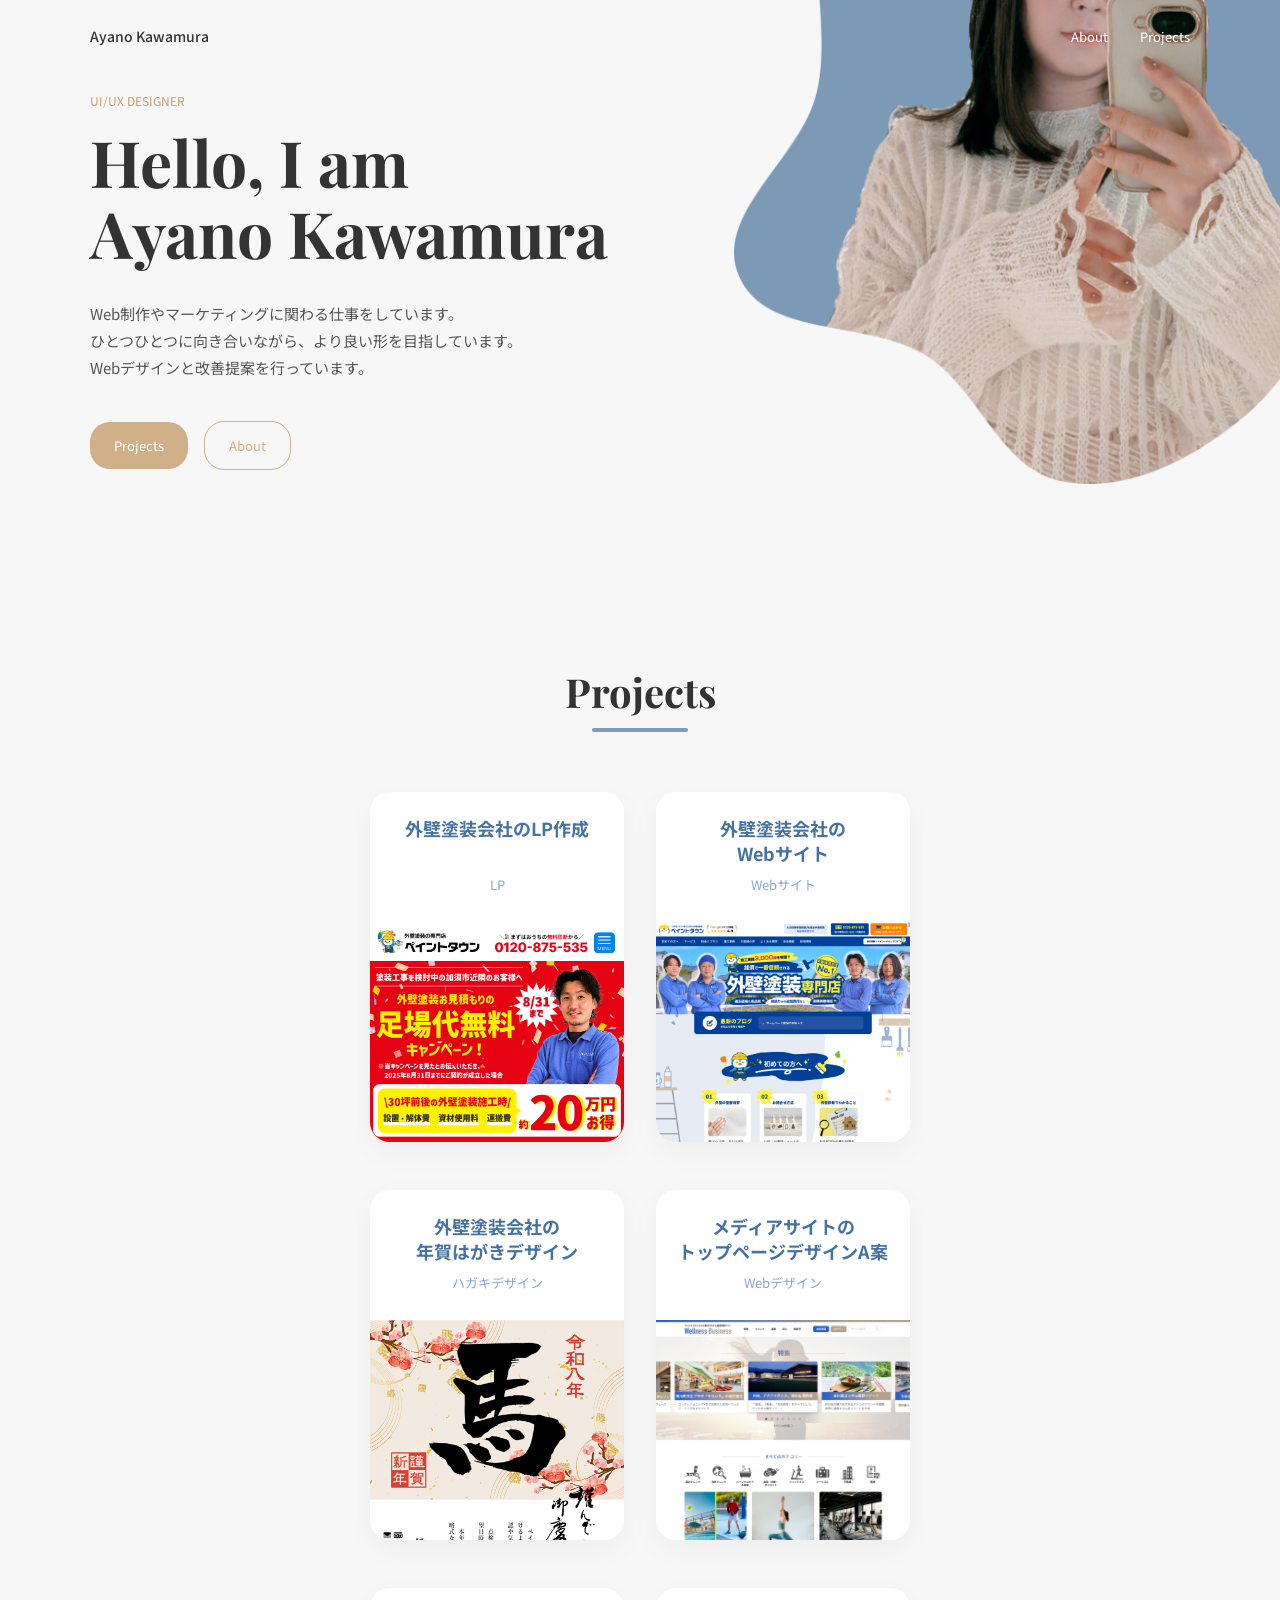
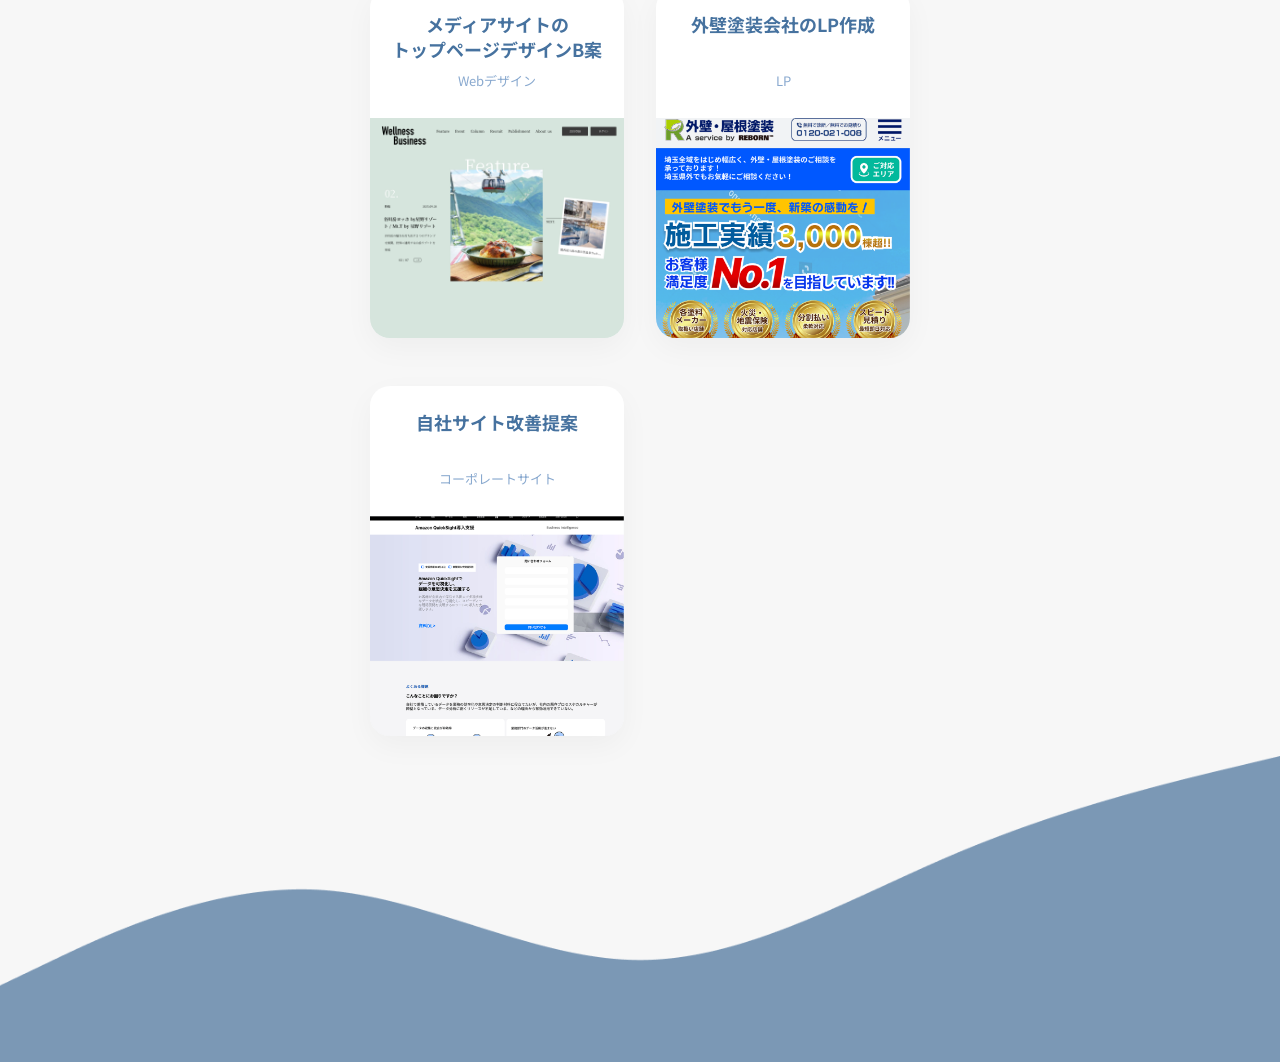
==== index.html @ 95531e83 "Add About button beside Projects" ====
<!-- index.html -->
<!DOCTYPE html>
<html lang="ja">

<head>
    <meta charset="UTF-8">
    <meta name="viewport" content="width=device-width, initial-scale=1.0">
    <title>Ayano Kawamura Portfolio</title>
    <link rel="preconnect" href="https://fonts.googleapis.com">
    <link rel="preconnect" href="https://fonts.gstatic.com" crossorigin>
    <link
        href="https://fonts.googleapis.com/css2?family=Noto+Sans+JP:wght@300;400;500;700&family=Playfair+Display:wght@600;700&display=swap"
        rel="stylesheet">
    <link rel="stylesheet" href="style.css">
</head>

<body>

    <header class="header home-header">
        <div class="container">
            <div class="header-inner">
                <h1 class="logo"><a href="index.html">Ayano Kawamura</a></h1>

                <nav class="nav">
                    <ul class="nav-list">
                        <li><a href="about.html">About</a></li>
                        <li><a href="index.html#projects">Projects</a></li>
                        <!-- <li><a href="about.html#contact">Contacts</a></li> -->
                    </ul>
                </nav>
            </div>
        </div>

        <div class="header-image-wrap">
            <img src="image/header.png" alt="Ayano Kawamura" class="header-image">
        </div>
    </header>

    <section class="hero">
        <div class="container">

            <div class="hero-inner">

                <div class="hero-text">
                    <p class="hero-sub">UI/UX DESIGNER</p>

                    <h2 class="hero-title">
                        Hello, I am<br>
                        Ayano Kawamura
                    </h2>

                    <p class="hero-description">
                        Web制作やマーケティングに関わる仕事をしています。<br>
                        ひとつひとつに向き合いながら、より良い形を目指しています。<br>
                        Webデザインと改善提案を行っています。
                    </p>

                    <div class="hero-actions">
                        <a href="#projects" class="button">Projects</a>
                        <a href="about.html" class="button button-secondary">About</a>
                    </div>
                </div>

            </div>
        </div>
    </section>

    <section class="projects section" id="projects">
        <div class="container">

            <h2 class="section-title">Projects</h2>

            <div class="project-list">

                <a href="project-1.html" class="project-card">
                    <div class="project-image">
                        <img src="image/project_1-1_thumbnail.png" alt="外壁塗装会社のLP作成">
                    </div>

                    <div class="project-content">
                        <h3 class="project-title">外壁塗装会社のLP作成</h3>
                        <p class="project-category">LP</p>
                    </div>
                </a>

                <a href="project-2.html" class="project-card">
                    <div class="project-image">
                        <img src="image/project_2_thumbnail.png" alt="外壁塗装会社のWebサイト">
                    </div>

                    <div class="project-content">
                        <h3 class="project-title">外壁塗装会社の<br>Webサイト</h3>
                        <p class="project-category">Webサイト</p>
                    </div>
                </a>

                <a href="project-3.html" class="project-card">
                    <div class="project-image">
                        <img src="image/project_3-1_thumbnail.png" alt="外壁塗装会社の年賀はがきデザイン">
                    </div>

                    <div class="project-content">
                        <h3 class="project-title">外壁塗装会社の<br>年賀はがきデザイン</h3>
                        <p class="project-category">ハガキデザイン</p>
                    </div>
                </a>

                <a href="project-4.html" class="project-card">
                    <div class="project-image">
                        <img src="image/project_4_thumbnail.png" alt="メディアサイトのトップページデザインのトレース">
                    </div>

                    <div class="project-content">
                        <h3 class="project-title">メディアサイトの<br>トップページデザインA案</h3>
                        <p class="project-category">Webデザイン</p>
                    </div>
                </a>

                <a href="project-5.html" class="project-card">
                    <div class="project-image">
                        <img src="image/project_5-1_thumbnail.png" alt="メディアサイトのトップページデザインB案">
                    </div>

                    <div class="project-content">
                        <h3 class="project-title">メディアサイトの<br>トップページデザインB案</h3>
                        <p class="project-category">Webデザイン</p>
                    </div>
                </a>

                <a href="project-6.html" class="project-card">
                    <div class="project-image">
                        <img src="image/project_6_thumbnail.png" alt="外壁塗装会社のLP作成">
                    </div>

                    <div class="project-content">
                        <h3 class="project-title">外壁塗装会社のLP作成</h3>
                        <p class="project-category">LP</p>
                    </div>
                </a>

                <a href="project-7.html" class="project-card">
                    <div class="project-image">
                        <img src="image/project_7_thumbnail.png" alt="自社サイト改善提案">
                    </div>

                    <div class="project-content">
                        <h3 class="project-title">自社サイト改善提案</h3>
                        <p class="project-category">コーポレートサイト</p>
                    </div>
                </a>

            </div>
        </div>
    </section>

    <footer class="footer">
        <img src="image/footer.png" alt="" class="footer-wave">
    </footer>

</body>

</html>
---- style.css ----
* { margin: 0; padding: 0; box-sizing: border-box; }
body { font-family: 'Noto Sans JP', sans-serif; background: #f7f7f7; color: #333; line-height: 1.8; }
img { width: 100%; display: block; }
a { text-decoration: none; color: inherit; }
ul { list-style: none; }

.container { width: min(1100px, 90%); margin: 0 auto; }

.section { padding: 96px 0 20px; }

.header { position: relative; z-index: 10; width: 100%; margin: 0; padding: 24px 0; }
.home-header { position: absolute; top: 0; left: 0; }
.header-inner { position: relative; z-index: 2; display: flex; justify-content: space-between; align-items: center; }

.logo { font-size: 14px; font-weight: 500; }

.nav-list { display: flex; gap: 32px; font-size: 13px; }
.home-header .nav-list { color: #fff; }
.header-image-wrap { position: absolute; top: 0; right: 0; z-index: 1; width: clamp(420px, 46vw, 620px); height: 484px; margin: 0; overflow: hidden; }
.header-image { height: 100%; object-fit: contain; object-position: right top; }

.hero { position: relative; overflow: hidden; }
.hero .container { position: relative; z-index: 1; }
.hero-inner { display: flex; justify-content: space-between; align-items: center; min-height: 560px; gap: 80px; }
.hero-text { max-width: min(520px, 48vw); }
.hero-sub { color: #c4a16f; font-size: 12px; margin-bottom: 16px; }
.hero-title { font-family: 'Playfair Display', serif; font-size: 64px; line-height: 1.1; margin-bottom: 32px; }
.hero-description { font-size: 15px; color: #555; margin-bottom: 40px; }
.hero-actions { display: flex; align-items: center; gap: 16px; flex-wrap: wrap; }
.button { display: inline-flex; align-items: center; justify-content: center; padding: 12px 24px; background: #d0b089; color: #fff; border-radius: 20px; font-size: 13px; transition: .3s; }
.button-secondary { background: transparent; border: 1px solid #d0b089; color: #d0b089; }
.button:hover { opacity: .8; }

.section-title { font-family: 'Playfair Display', serif; font-size: 40px; text-align: center; margin-bottom: 60px; }
.section-title.left { text-align: left; }
.section-title::after { content: ""; display: block; width: 96px; height: 4px; margin: 0 auto; background: #7f9cba; border-radius: 999px; }

.projects .container { width: min(540px, 90%); }
.project-list { display: grid; grid-template-columns: repeat(2, minmax(0, 1fr)); gap: 48px 32px; }
.project-card { display: flex; flex-direction: column; height: 350px; background: #fff; border-radius: 20px; overflow: hidden; box-shadow: 0 10px 30px rgba(0,0,0,.04); transition: .3s; }
.project-card:hover { transform: translateY(-4px); box-shadow: 0 14px 36px rgba(0,0,0,.08); }
.project-image { order: 3; flex-shrink: 0; width: 100%; height: 220px; margin-top: auto; background: #f1f3f5; }
.project-image img { height: 100%; object-fit: cover; object-position: top center; }
.project-content { display: contents; }
.project-title { order: 1; width: 100%; min-height: 75px; padding: 24px 20px 0; font-size: 18px; line-height: 1.4; margin-bottom: 6px; text-align: center; color: #46729F;}
.project-text { order: 3; width: 100%; padding: 32px 32px 0; font-size: 14px; color: #666; margin-bottom: 24px; }
.project-category { order: 2; width: 100%; padding: 0 20px; color: #89a9cf; font-size: 13px; margin-bottom: 20px; text-align: center; }

.button-outline { order: 5; display: inline-flex; align-items: center; justify-content: center; align-self: flex-start; margin: 0 32px 32px; padding: 10px 20px; border: 1px solid #d0b089; color: #d0b089; border-radius: 20px; font-size: 12px; transition: .3s; }
.button-outline:hover { background: #d0b089; color: #fff; }

.project-detail .container { width: min(540px, 90%); }
.project-detail-header { margin-bottom: 40px; text-align: center; }
.project-detail-title { font-size: 36px; line-height: 1.3; margin-bottom: 16px; color: #46729F; }
.project-detail-category { color: #89a9cf; font-size: 14px; }
.project-detail-image { margin-bottom: 40px; overflow: hidden; border-radius: 20px; background: #f1f3f5; box-shadow: 0 10px 30px rgba(0,0,0,.04); }
.project-detail-image img { width: 100%; height: auto; }
.project-detail-image-stack { display: flex; flex-direction: column; gap: 24px; }
.project-detail-image-stack img { border-radius: 12px; }
.project-detail-body { display: flex; flex-direction: column; gap: 32px; }
.project-detail-block h3 { margin-bottom: 12px; color: #46729F; font-size: 18px; }
.project-detail-block p { color: #555; font-size: 15px; }
.project-detail-actions { display: flex; gap: 16px; flex-wrap: wrap; margin-top: 8px; }
.project-detail-actions .button-outline { order: initial; align-self: auto; margin: 0; }

.about .container { width: min(920px, 90%); }
.about-inner { display: flex; justify-content: center; align-items: center; gap: 54px; margin-bottom: 120px; }
.about-text { flex: 0 1 430px; }
.about .section-title { margin-bottom: 60px; }
.about .section-title.left { display: inline-block; }
.about-description { margin-bottom: 20px; color: #555; font-size: 14px; }
.about-image { width: 360px; flex: 0 0 360px; }

.skills { max-width: 540px; margin: 0 auto; }
.skills .section-title { position: relative; margin-bottom: 60px; }
.skill-list { display: flex; flex-direction: column; gap: 16px; }
.skill-list li { display: grid; grid-template-columns: 140px 1fr 88px; align-items: center; gap: 24px; color: #444; font-size: 16px; line-height: 1.4; }
.skill-list li span:last-child { color: #ffd766; letter-spacing: 2px; white-space: nowrap; }

.contact .section-title { margin-bottom: 60px; }
.contact-form { max-width: 540px; margin: 0 auto; display: flex; flex-direction: column; gap: 24px; }
.contact-form label { display: flex; flex-direction: column; gap: 8px; color: #333; font-size: 15px; font-weight: 500; }
.contact-form input, .contact-form textarea { width: 100%; padding: 12px 14px; border: 1px solid #dde3ea; background: #fff; border-radius: 8px; font: inherit; font-size: 14px; }
.contact-form input { height: 42px; }
.contact-form textarea { min-height: 168px; resize: vertical; }
.contact-form .button { align-self: flex-end; min-width: 94px; border: 0; border-radius: 16px; font-weight: 700; cursor: pointer; }
.contact-links { display: flex; justify-content: center; align-items: center; gap: 28px; margin-top: 60px; }
.contact-links a { display: inline-flex; align-items: center; justify-content: center; width: 40px; height: 40px; }
.contact-links img { width: 100%; height: 100%; object-fit: contain; }
.copyright { margin-top: 28px; color: #999; font-size: 16px; text-align: center; }

.footer { position: relative; aspect-ratio: 1440 / 344; overflow: hidden; }
.footer-wave { width: 100%; height: 100%; object-fit: contain; object-position: bottom center; }

@media screen and (max-width: 768px) {
.home-header { position: relative; min-height: 360px; padding-bottom: 0; }
.home-header .nav-list { color: #fff; }
.home-header .header-image-wrap { position: absolute; top: 0; right: 0; width: min(86vw, 420px); height: auto; margin: 0; }
.header-image { height: auto; object-fit: contain; }
.hero { padding-top: 32px; }
.hero-inner, .project-card { flex-direction: column; }
.about-inner { flex-direction: column; gap: 24px; }
.hero-inner { min-height: 0; }
.hero-text { max-width: 100%; }
.hero-title { font-size: clamp(40px, 11vw, 48px); }
.about-image, .project-image, .project-content { width: 100%; }
.about-text { display: contents; }
.about .section-title { order: 1; width: 100%; }
.about-image { order: 2; }
.about-description { order: 3; width: 100%; }
.about-text .button { order: 4; align-self: flex-start; }

.project-list { grid-template-columns: 1fr; }
.project-card { height: auto; }
.project-title { order: 1; width: 100%; min-height: 0; padding: 32px 32px 0; margin-bottom: 24px; font-size: 24px; text-align: center;}
.project-image { order: 3; min-height: 0; height: 260px; }
.project-image img { height: 100%; }
.project-text { order: 3; width: 100%; padding: 32px 32px 0; margin-bottom: 24px; }
.project-category { order: 2; width: 100%; padding: 0 32px; margin-bottom: 24px; }
.project-card .button-outline { order: 4; align-self: flex-start; margin: 0 32px 32px; }

.about .section-title {display: block; text-align: center;}
.about-description {margin-bottom: 0;}

.skill-list { gap: 20px; }
.skill-list li { grid-template-columns: 1fr; gap: 6px; text-align: center; }
.skill-list li span:first-child { font-size: 18px; font-weight: 500; }
.skill-list li span:nth-child(2) { font-size: 14px; }
.skill-list li span:last-child { font-size: 18px; letter-spacing: 1px; }
.contact .section-title { margin-bottom: 60px; }
.contact-form { max-width: 100%; }
.contact-links { gap: 18px; margin-top: 48px; }

.section { padding: 80px 0; }
}
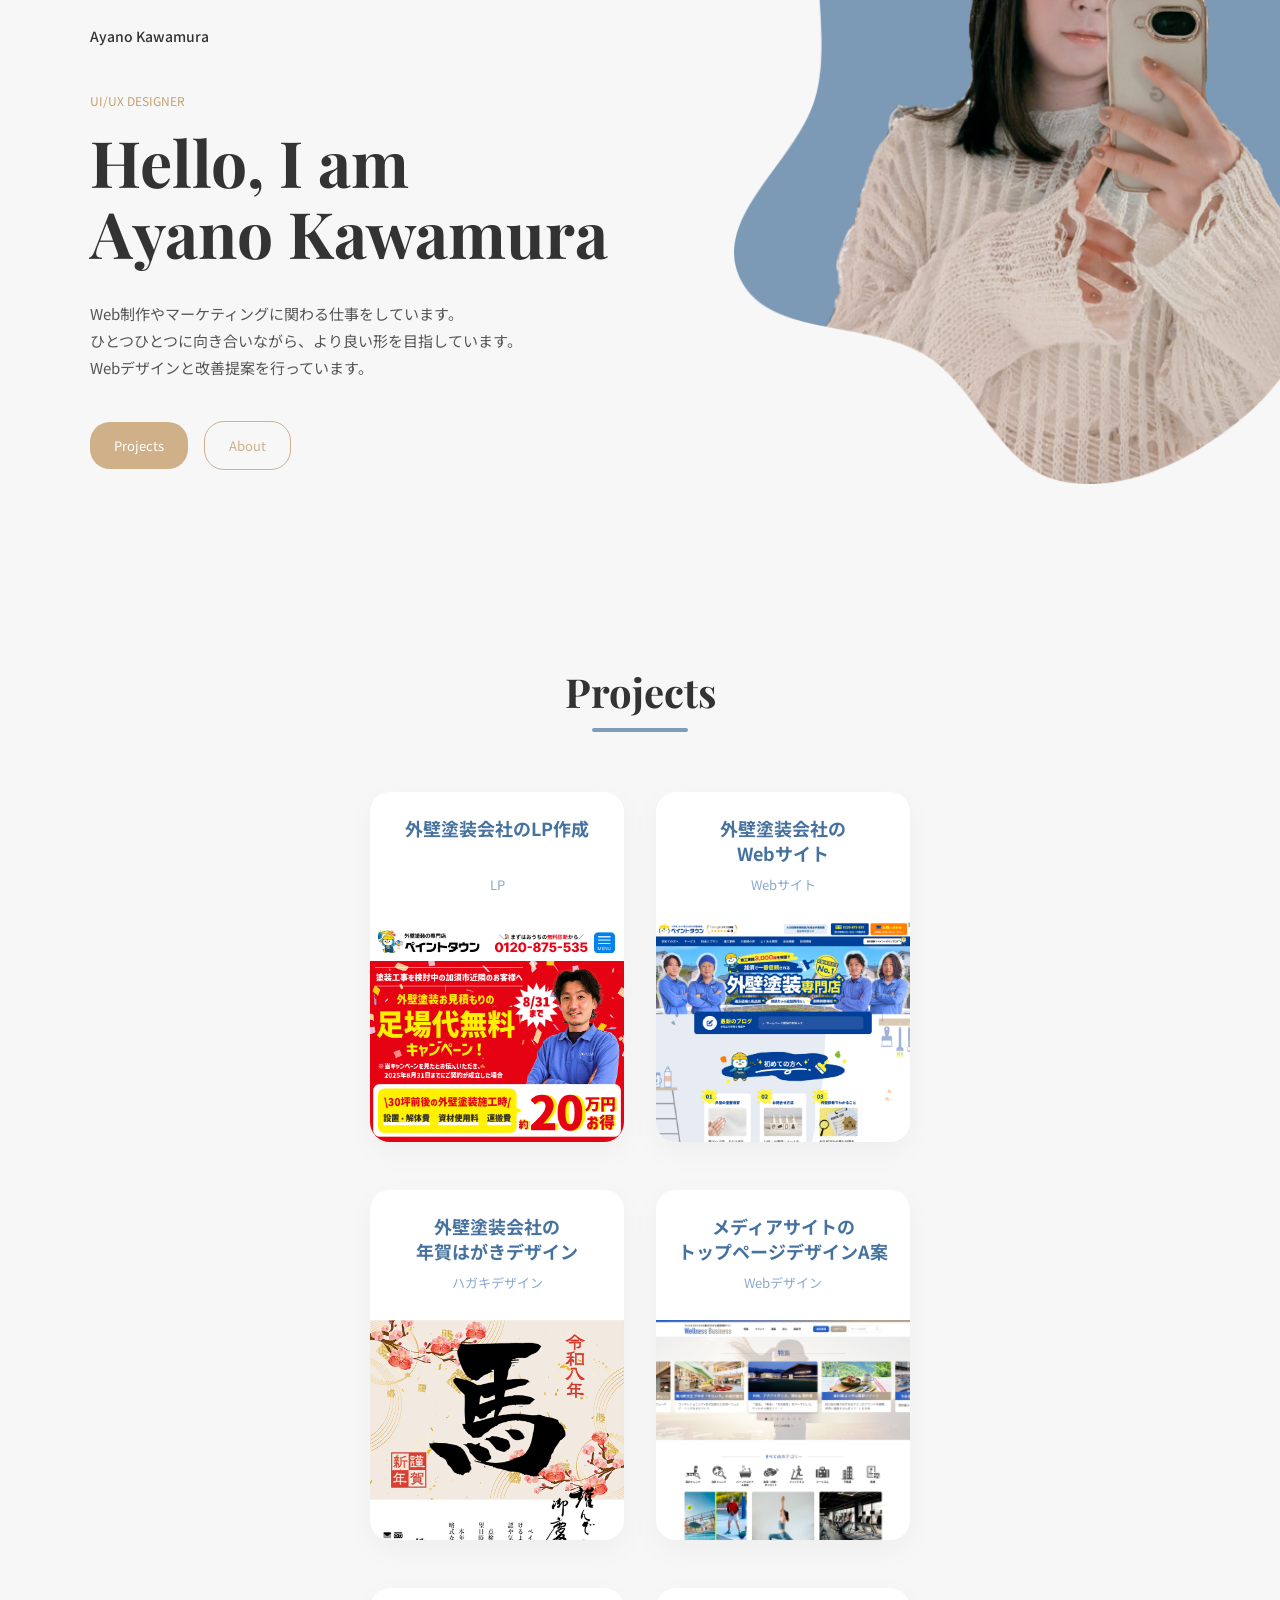
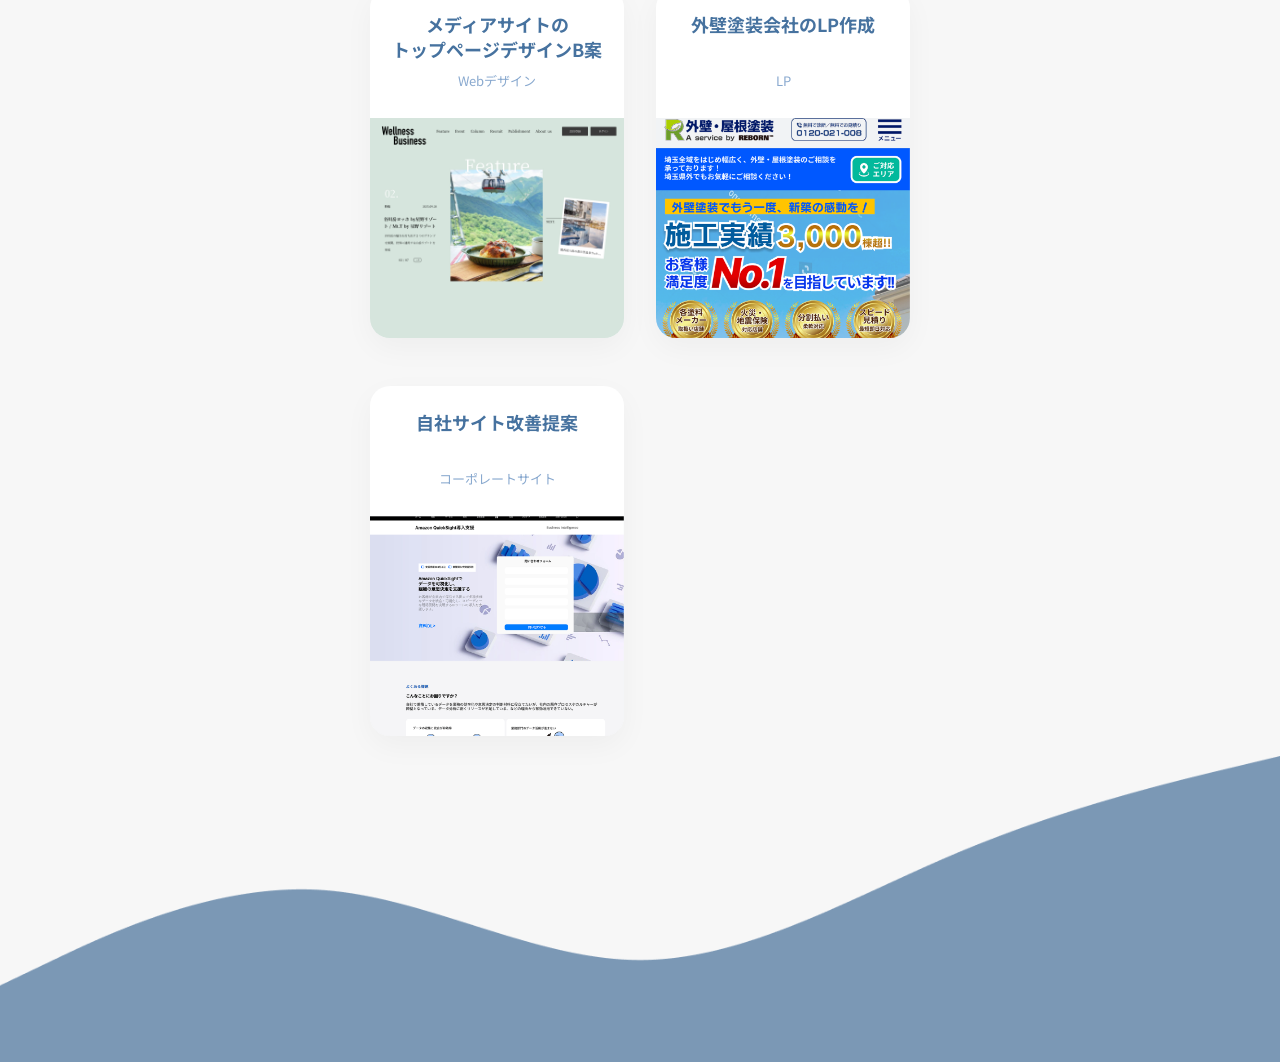
==== commit f34d294e: "Move About link beside Projects button" ====
--- a/index.html
+++ b/index.html
@@ -21,13 +21,6 @@
             <div class="header-inner">
                 <h1 class="logo"><a href="index.html">Ayano Kawamura</a></h1>
 
-                <nav class="nav">
-                    <ul class="nav-list">
-                        <li><a href="about.html">About</a></li>
-                        <li><a href="index.html#projects">Projects</a></li>
-                        <!-- <li><a href="about.html#contact">Contacts</a></li> -->
-                    </ul>
-                </nav>
             </div>
         </div>
 
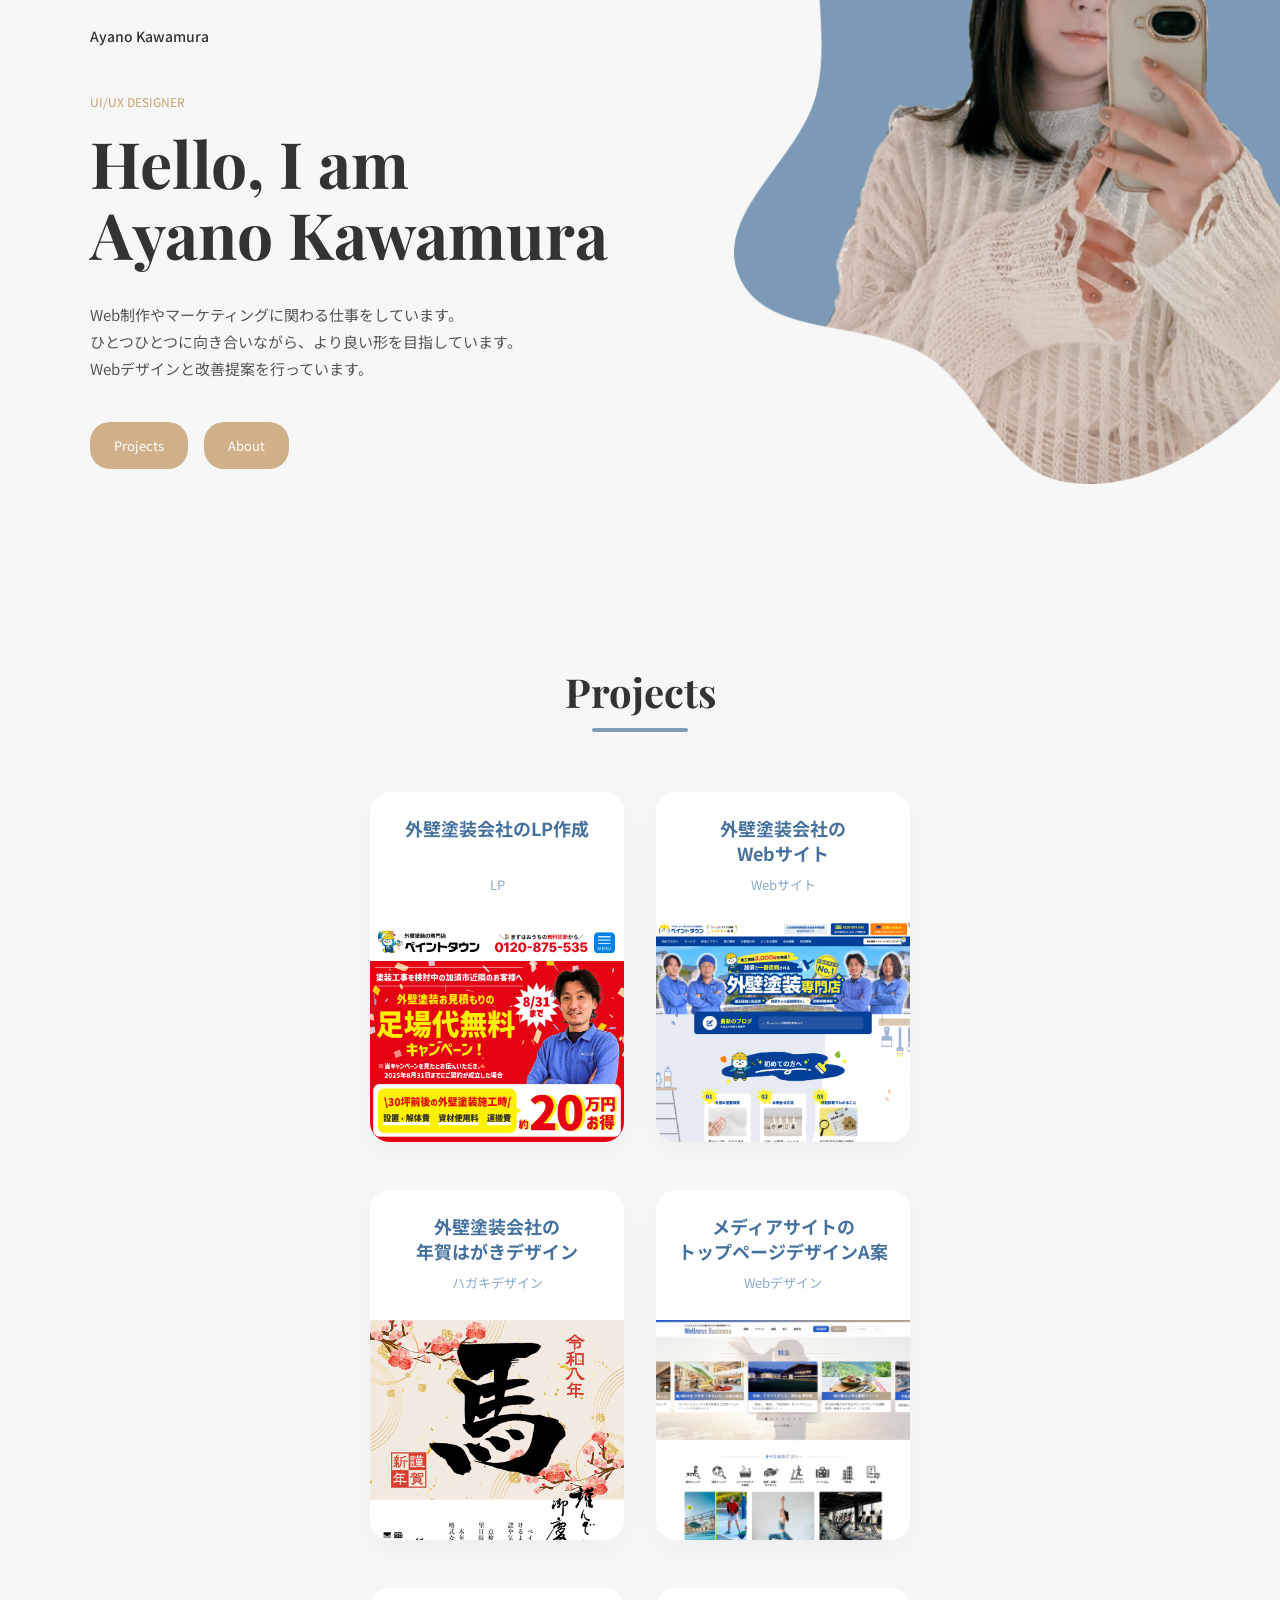
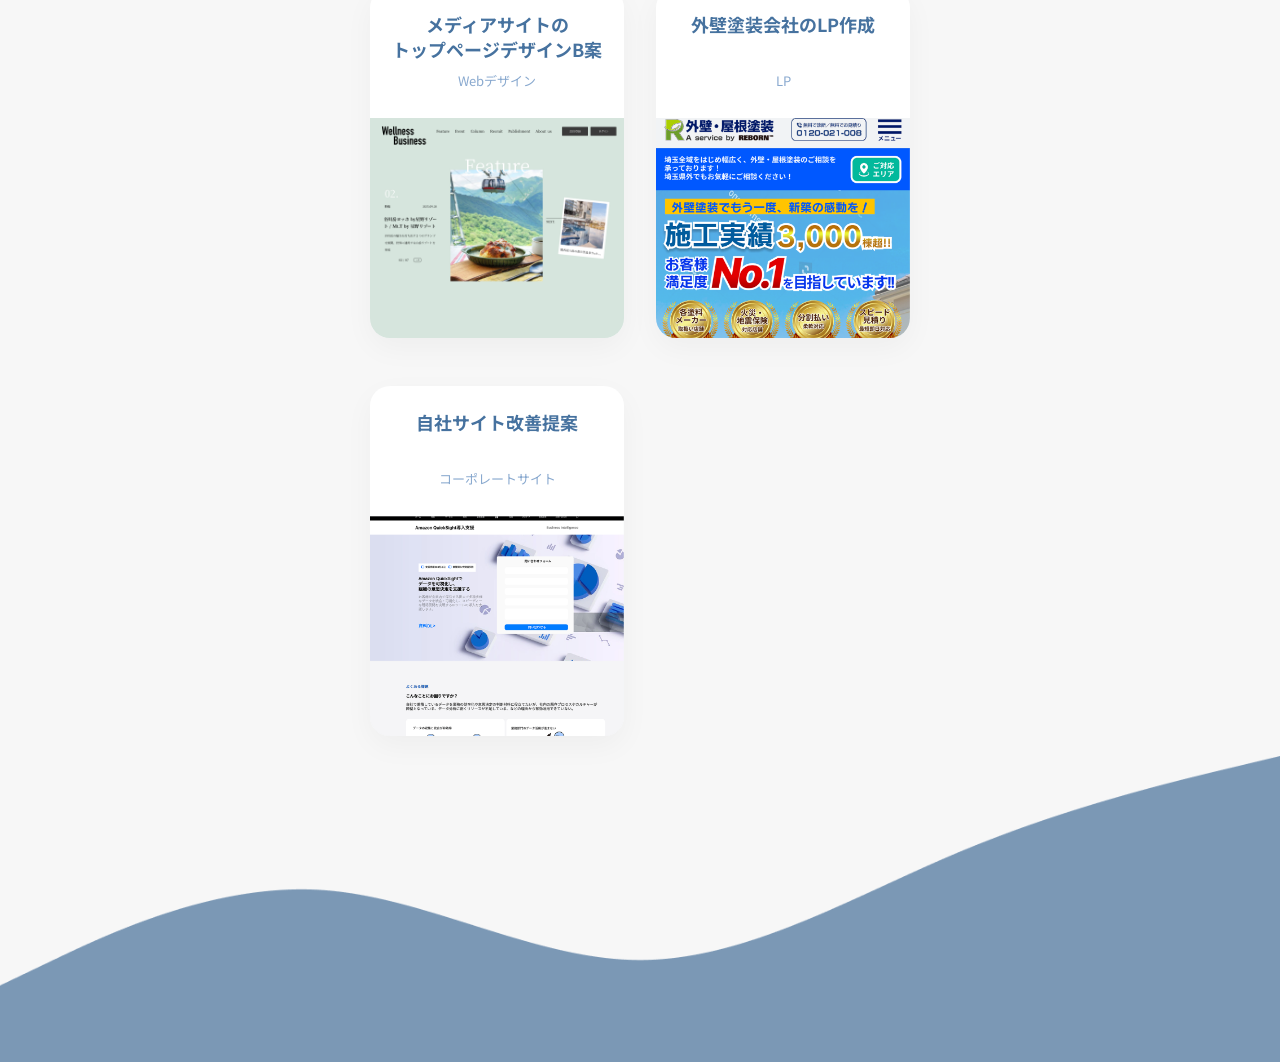
==== commit ba005599: "Match About button style to Projects" ====
--- a/index.html
+++ b/index.html
@@ -50,7 +50,7 @@
 
                     <div class="hero-actions">
                         <a href="#projects" class="button">Projects</a>
-                        <a href="about.html" class="button button-secondary">About</a>
+                        <a href="about.html" class="button">About</a>
                     </div>
                 </div>
 
--- a/style.css
+++ b/style.css
@@ -28,7 +28,6 @@
 .hero-description { font-size: 15px; color: #555; margin-bottom: 40px; }
 .hero-actions { display: flex; align-items: center; gap: 16px; flex-wrap: wrap; }
 .button { display: inline-flex; align-items: center; justify-content: center; padding: 12px 24px; background: #d0b089; color: #fff; border-radius: 20px; font-size: 13px; transition: .3s; }
-.button-secondary { background: transparent; border: 1px solid #d0b089; color: #d0b089; }
 .button:hover { opacity: .8; }
 
 .section-title { font-family: 'Playfair Display', serif; font-size: 40px; text-align: center; margin-bottom: 60px; }
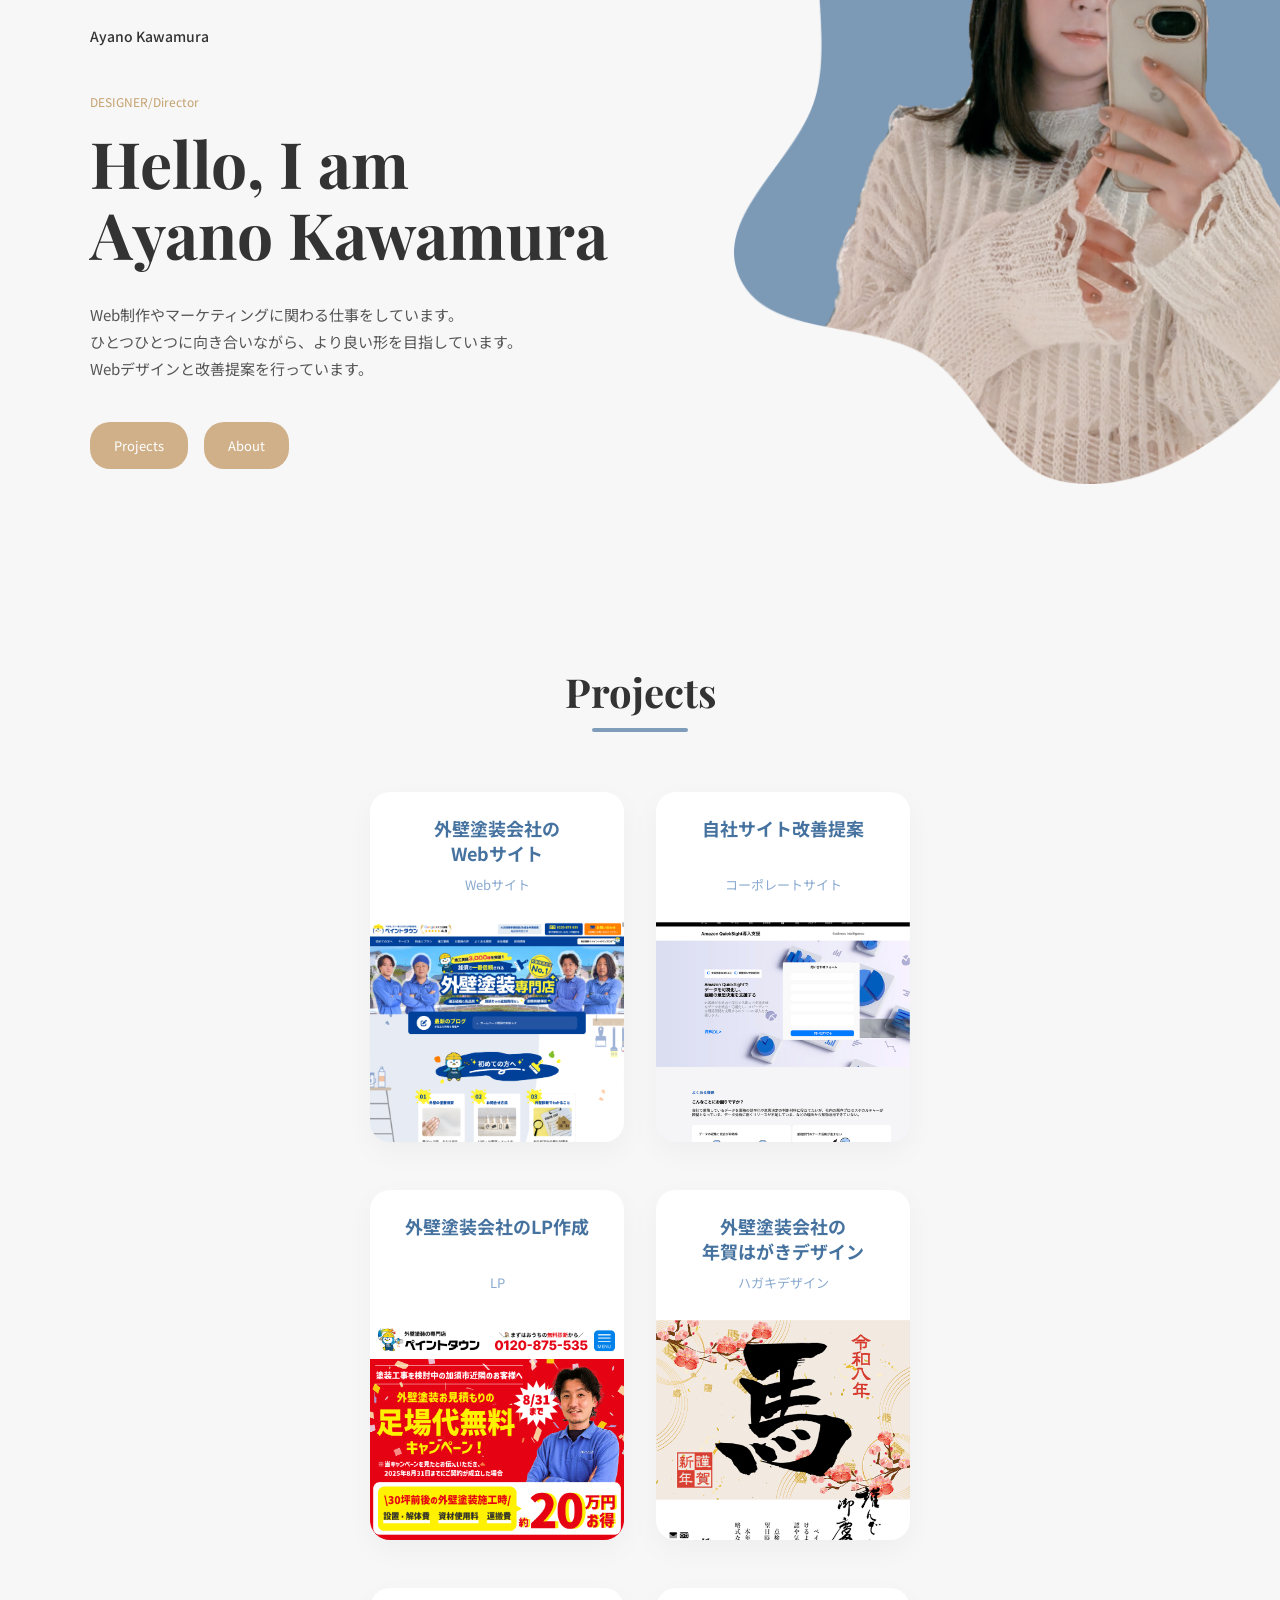
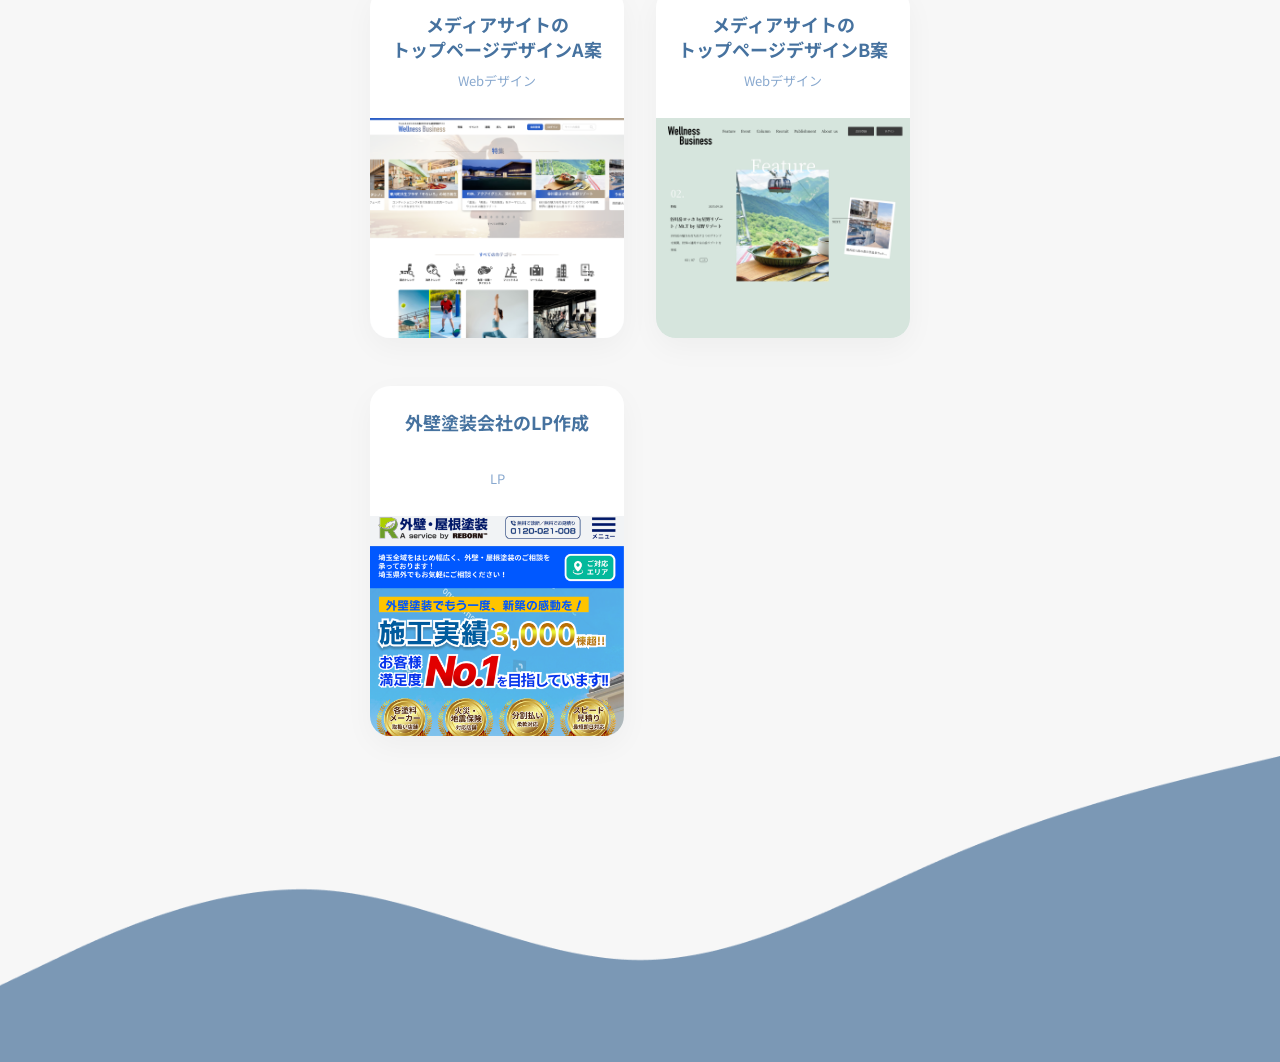
==== commit 0fc72eb9: "Update portfolio introduction and project order" ====
--- a/index.html
+++ b/index.html
@@ -35,7 +35,7 @@
             <div class="hero-inner">
 
                 <div class="hero-text">
-                    <p class="hero-sub">UI/UX DESIGNER</p>
+                    <p class="hero-sub">DESIGNER/Director</p>
 
                     <h2 class="hero-title">
                         Hello, I am<br>
@@ -65,6 +65,28 @@
 
             <div class="project-list">
 
+                <a href="project-2.html" class="project-card">
+                    <div class="project-image">
+                        <img src="image/project_2_thumbnail.png" alt="外壁塗装会社のWebサイト">
+                    </div>
+
+                    <div class="project-content">
+                        <h3 class="project-title">外壁塗装会社の<br>Webサイト</h3>
+                        <p class="project-category">Webサイト</p>
+                    </div>
+                </a>
+
+                <a href="project-7.html" class="project-card">
+                    <div class="project-image">
+                        <img src="image/project_7_thumbnail.png" alt="自社サイト改善提案">
+                    </div>
+
+                    <div class="project-content">
+                        <h3 class="project-title">自社サイト改善提案</h3>
+                        <p class="project-category">コーポレートサイト</p>
+                    </div>
+                </a>
+
                 <a href="project-1.html" class="project-card">
                     <div class="project-image">
                         <img src="image/project_1-1_thumbnail.png" alt="外壁塗装会社のLP作成">
@@ -73,17 +95,6 @@
                     <div class="project-content">
                         <h3 class="project-title">外壁塗装会社のLP作成</h3>
                         <p class="project-category">LP</p>
-                    </div>
-                </a>
-
-                <a href="project-2.html" class="project-card">
-                    <div class="project-image">
-                        <img src="image/project_2_thumbnail.png" alt="外壁塗装会社のWebサイト">
-                    </div>
-
-                    <div class="project-content">
-                        <h3 class="project-title">外壁塗装会社の<br>Webサイト</h3>
-                        <p class="project-category">Webサイト</p>
                     </div>
                 </a>
 
@@ -131,17 +142,6 @@
                     </div>
                 </a>
 
-                <a href="project-7.html" class="project-card">
-                    <div class="project-image">
-                        <img src="image/project_7_thumbnail.png" alt="自社サイト改善提案">
-                    </div>
-
-                    <div class="project-content">
-                        <h3 class="project-title">自社サイト改善提案</h3>
-                        <p class="project-category">コーポレートサイト</p>
-                    </div>
-                </a>
-
             </div>
         </div>
     </section>
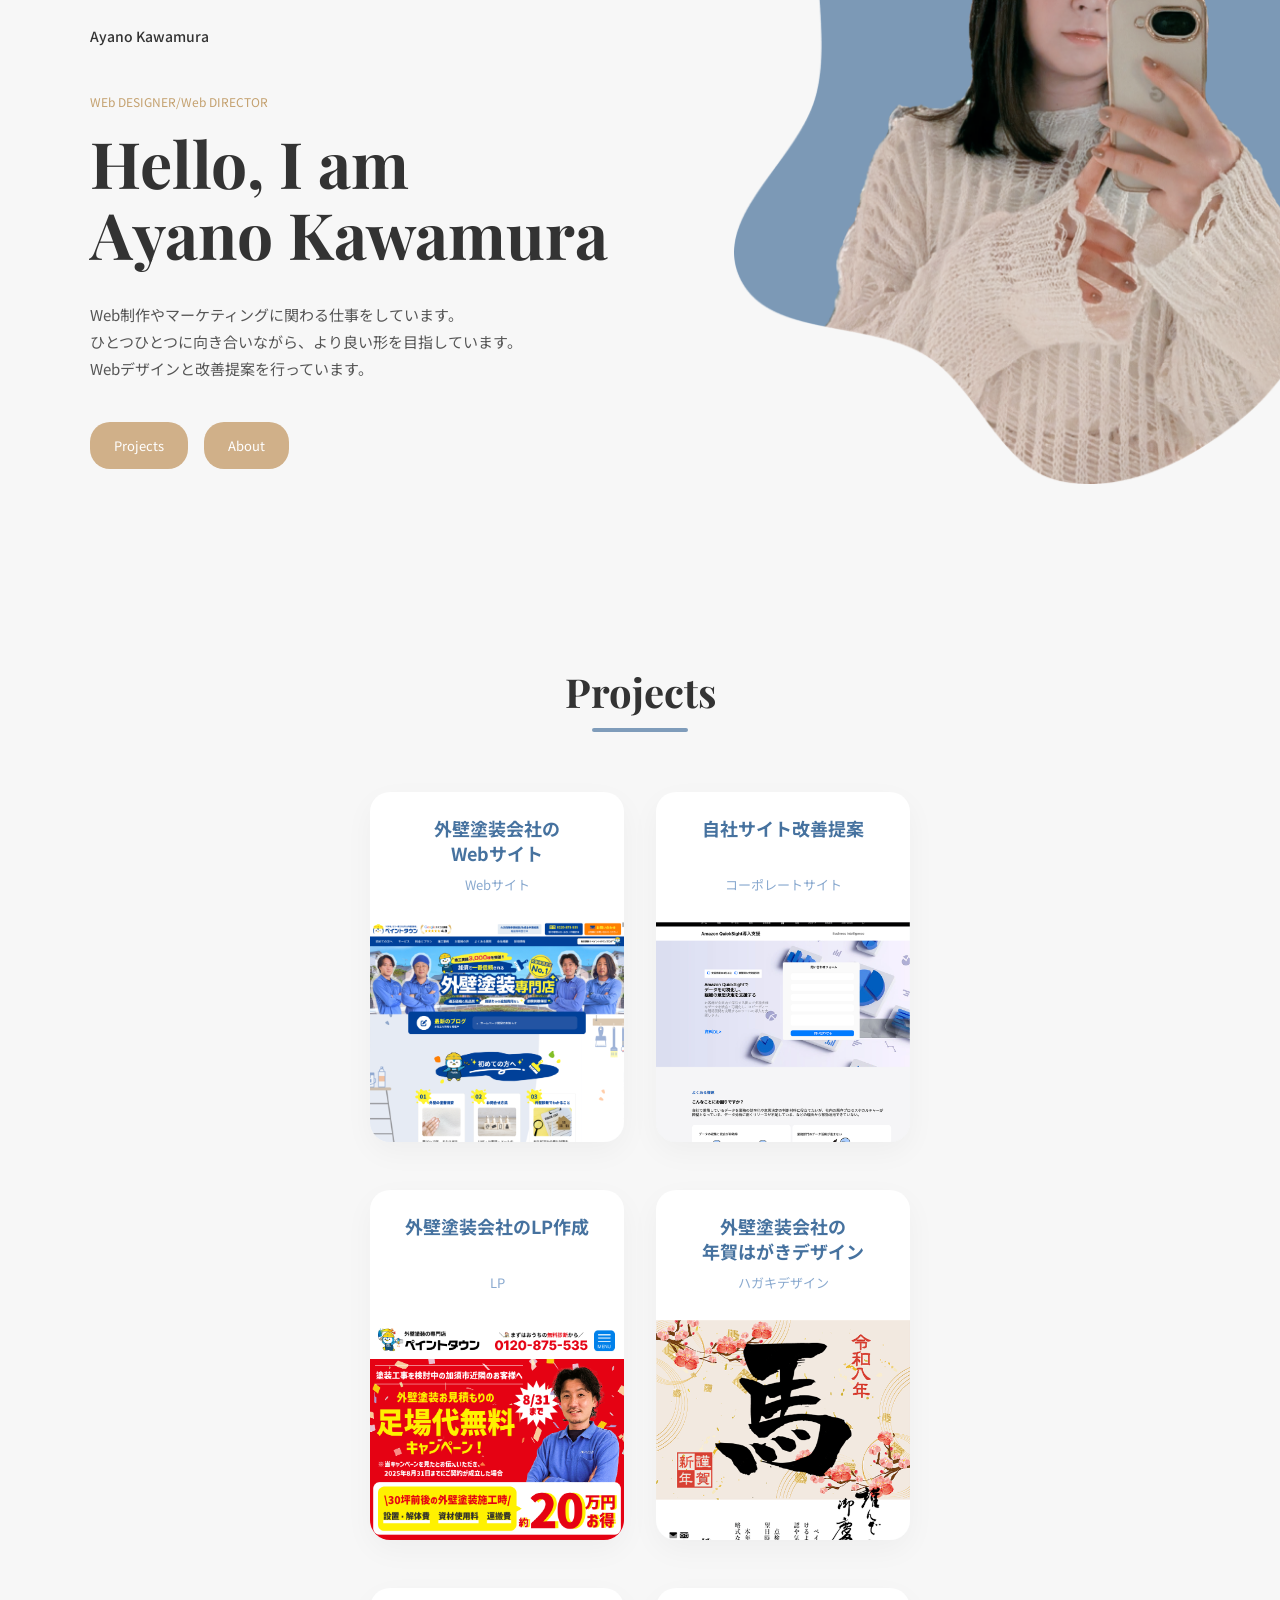
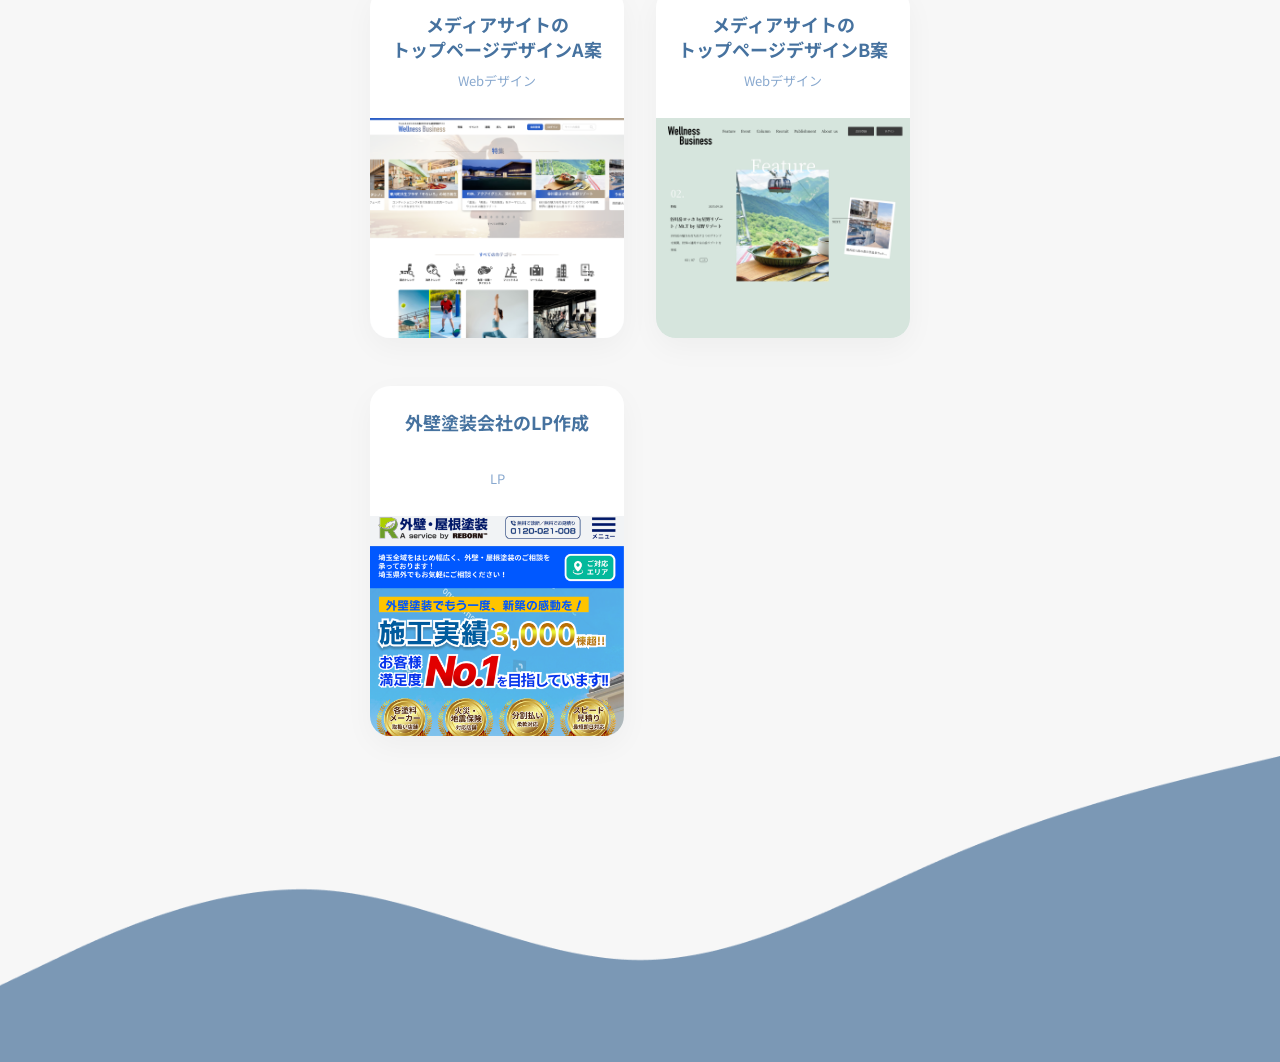
==== commit fec73b63: "Refine portfolio content" ====
--- a/index.html
+++ b/index.html
@@ -35,7 +35,7 @@
             <div class="hero-inner">
 
                 <div class="hero-text">
-                    <p class="hero-sub">DESIGNER/Director</p>
+                    <p class="hero-sub">WEb DESIGNER/Web DIRECTOR</p>
 
                     <h2 class="hero-title">
                         Hello, I am<br>
--- a/style.css
+++ b/style.css
@@ -70,6 +70,13 @@
 .about-description { margin-bottom: 20px; color: #555; font-size: 14px; }
 .about-image { width: 360px; flex: 0 0 360px; }
 
+.roles { max-width: 540px; margin: 0 auto 120px; }
+.roles .section-title { margin-bottom: 60px; }
+.role-list { display: flex; flex-direction: column; gap: 32px; }
+.role-item { padding: 0; }
+.role-item h3 { margin-bottom: 12px; color: #46729F; font-size: 18px; }
+.role-item p { color: #555; font-size: 14px; }
+
 .skills { max-width: 540px; margin: 0 auto; }
 .skills .section-title { position: relative; margin-bottom: 60px; }
 .skill-list { display: flex; flex-direction: column; gap: 16px; }
@@ -120,6 +127,8 @@
 
 .about .section-title {display: block; text-align: center;}
 .about-description {margin-bottom: 0;}
+.roles { margin-bottom: 80px; }
+.role-list { gap: 20px; }
 
 .skill-list { gap: 20px; }
 .skill-list li { grid-template-columns: 1fr; gap: 6px; text-align: center; }
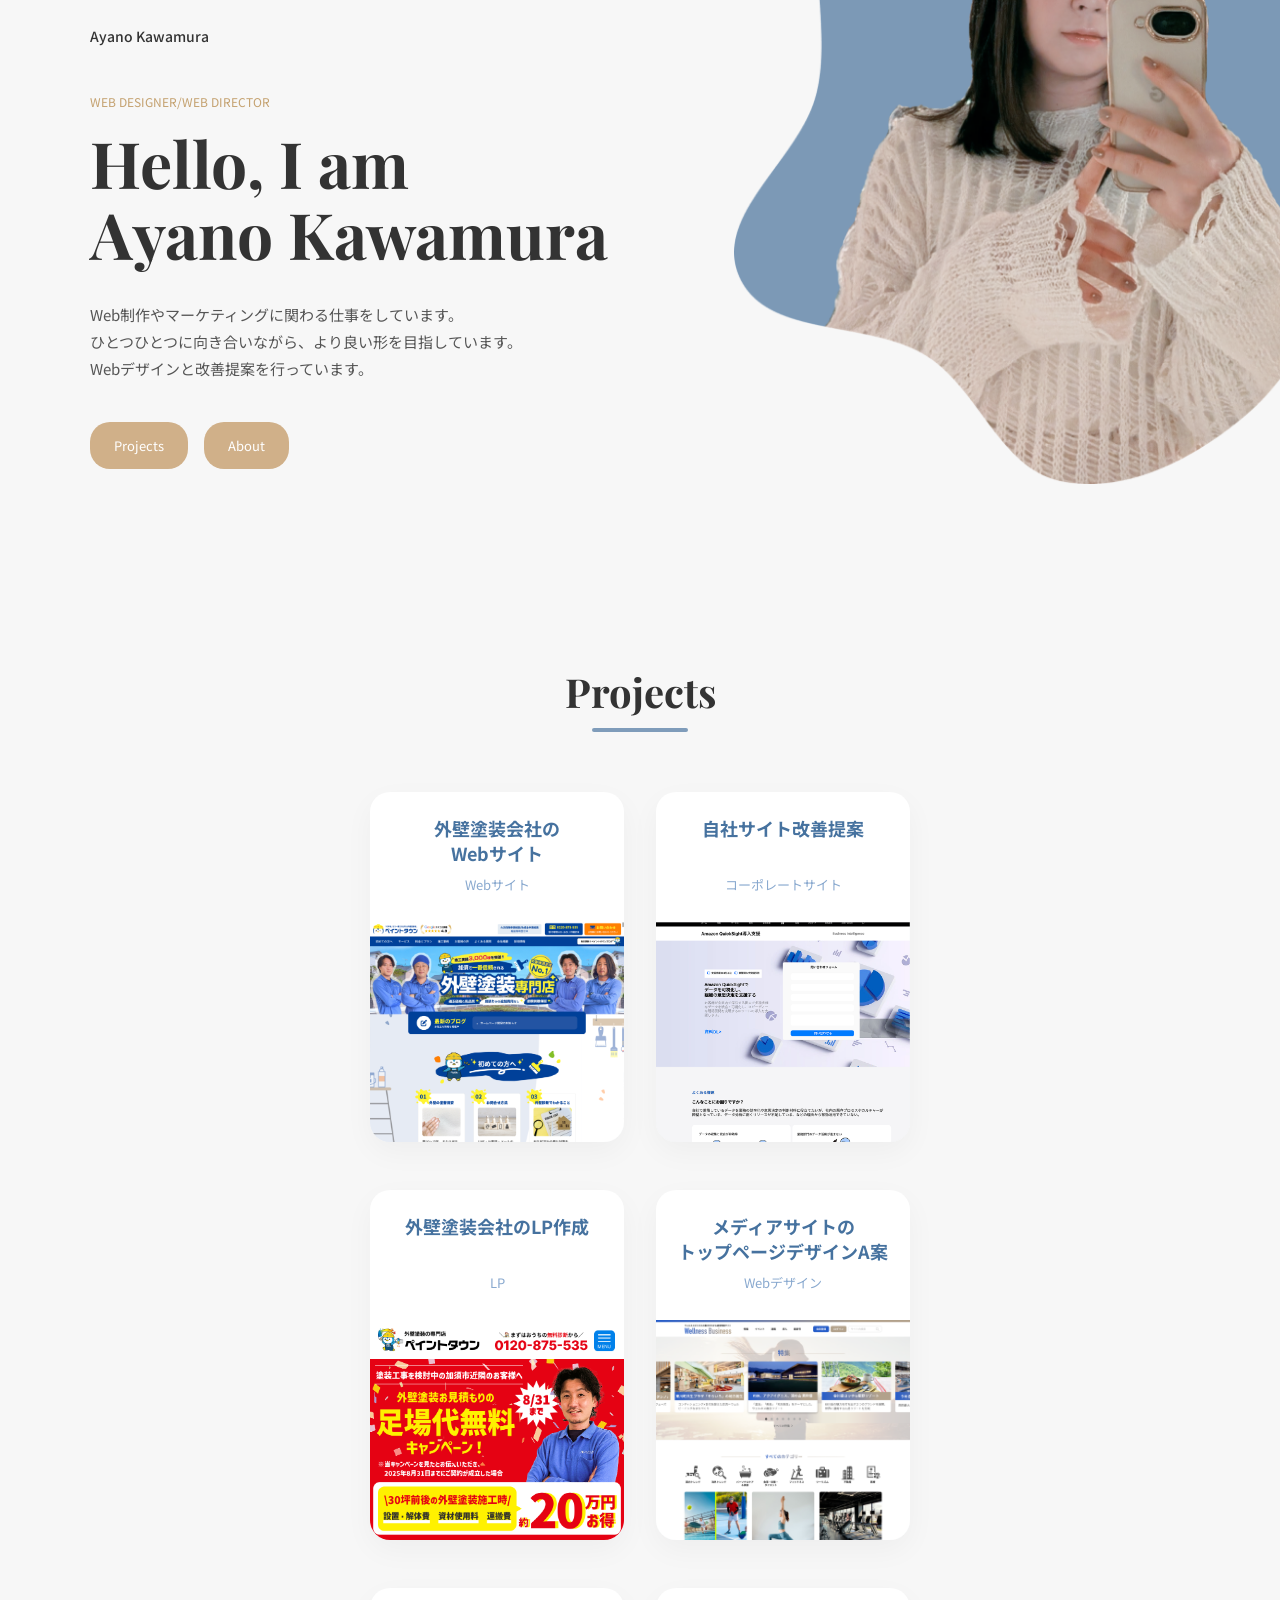
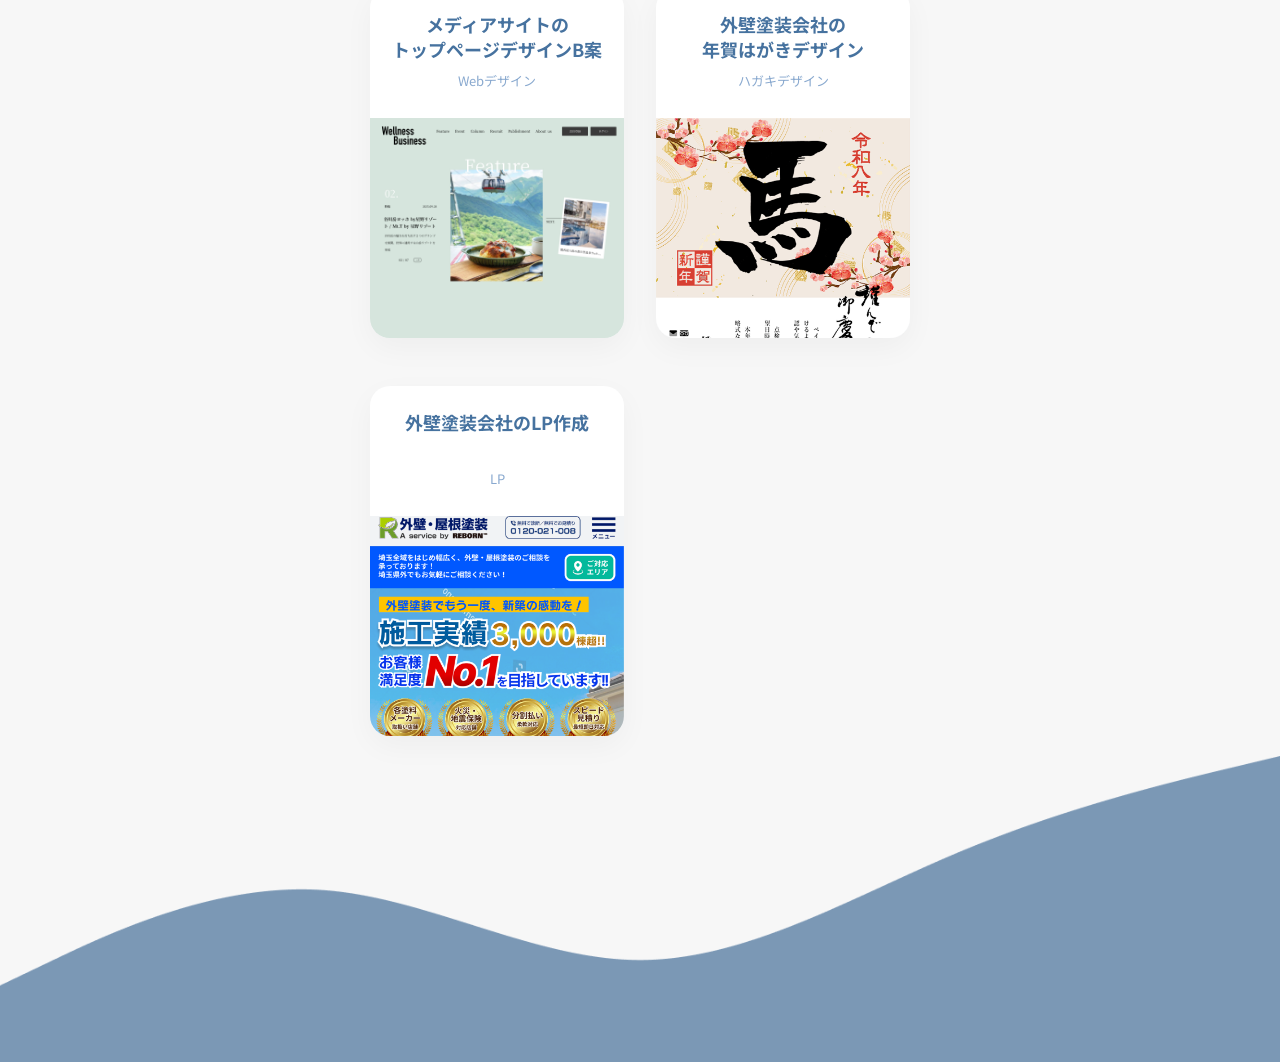
==== commit 7dfe42b9: "Reorder project cards" ====
--- a/index.html
+++ b/index.html
@@ -35,7 +35,7 @@
             <div class="hero-inner">
 
                 <div class="hero-text">
-                    <p class="hero-sub">WEb DESIGNER/Web DIRECTOR</p>
+                    <p class="hero-sub">WEB DESIGNER/WEB DIRECTOR</p>
 
                     <h2 class="hero-title">
                         Hello, I am<br>
@@ -98,16 +98,6 @@
                     </div>
                 </a>
 
-                <a href="project-3.html" class="project-card">
-                    <div class="project-image">
-                        <img src="image/project_3-1_thumbnail.png" alt="外壁塗装会社の年賀はがきデザイン">
-                    </div>
-
-                    <div class="project-content">
-                        <h3 class="project-title">外壁塗装会社の<br>年賀はがきデザイン</h3>
-                        <p class="project-category">ハガキデザイン</p>
-                    </div>
-                </a>
 
                 <a href="project-4.html" class="project-card">
                     <div class="project-image">
@@ -128,6 +118,17 @@
                     <div class="project-content">
                         <h3 class="project-title">メディアサイトの<br>トップページデザインB案</h3>
                         <p class="project-category">Webデザイン</p>
+                    </div>
+                </a>
+
+                <a href="project-3.html" class="project-card">
+                    <div class="project-image">
+                        <img src="image/project_3-1_thumbnail.png" alt="外壁塗装会社の年賀はがきデザイン">
+                    </div>
+
+                    <div class="project-content">
+                        <h3 class="project-title">外壁塗装会社の<br>年賀はがきデザイン</h3>
+                        <p class="project-category">ハガキデザイン</p>
                     </div>
                 </a>
 
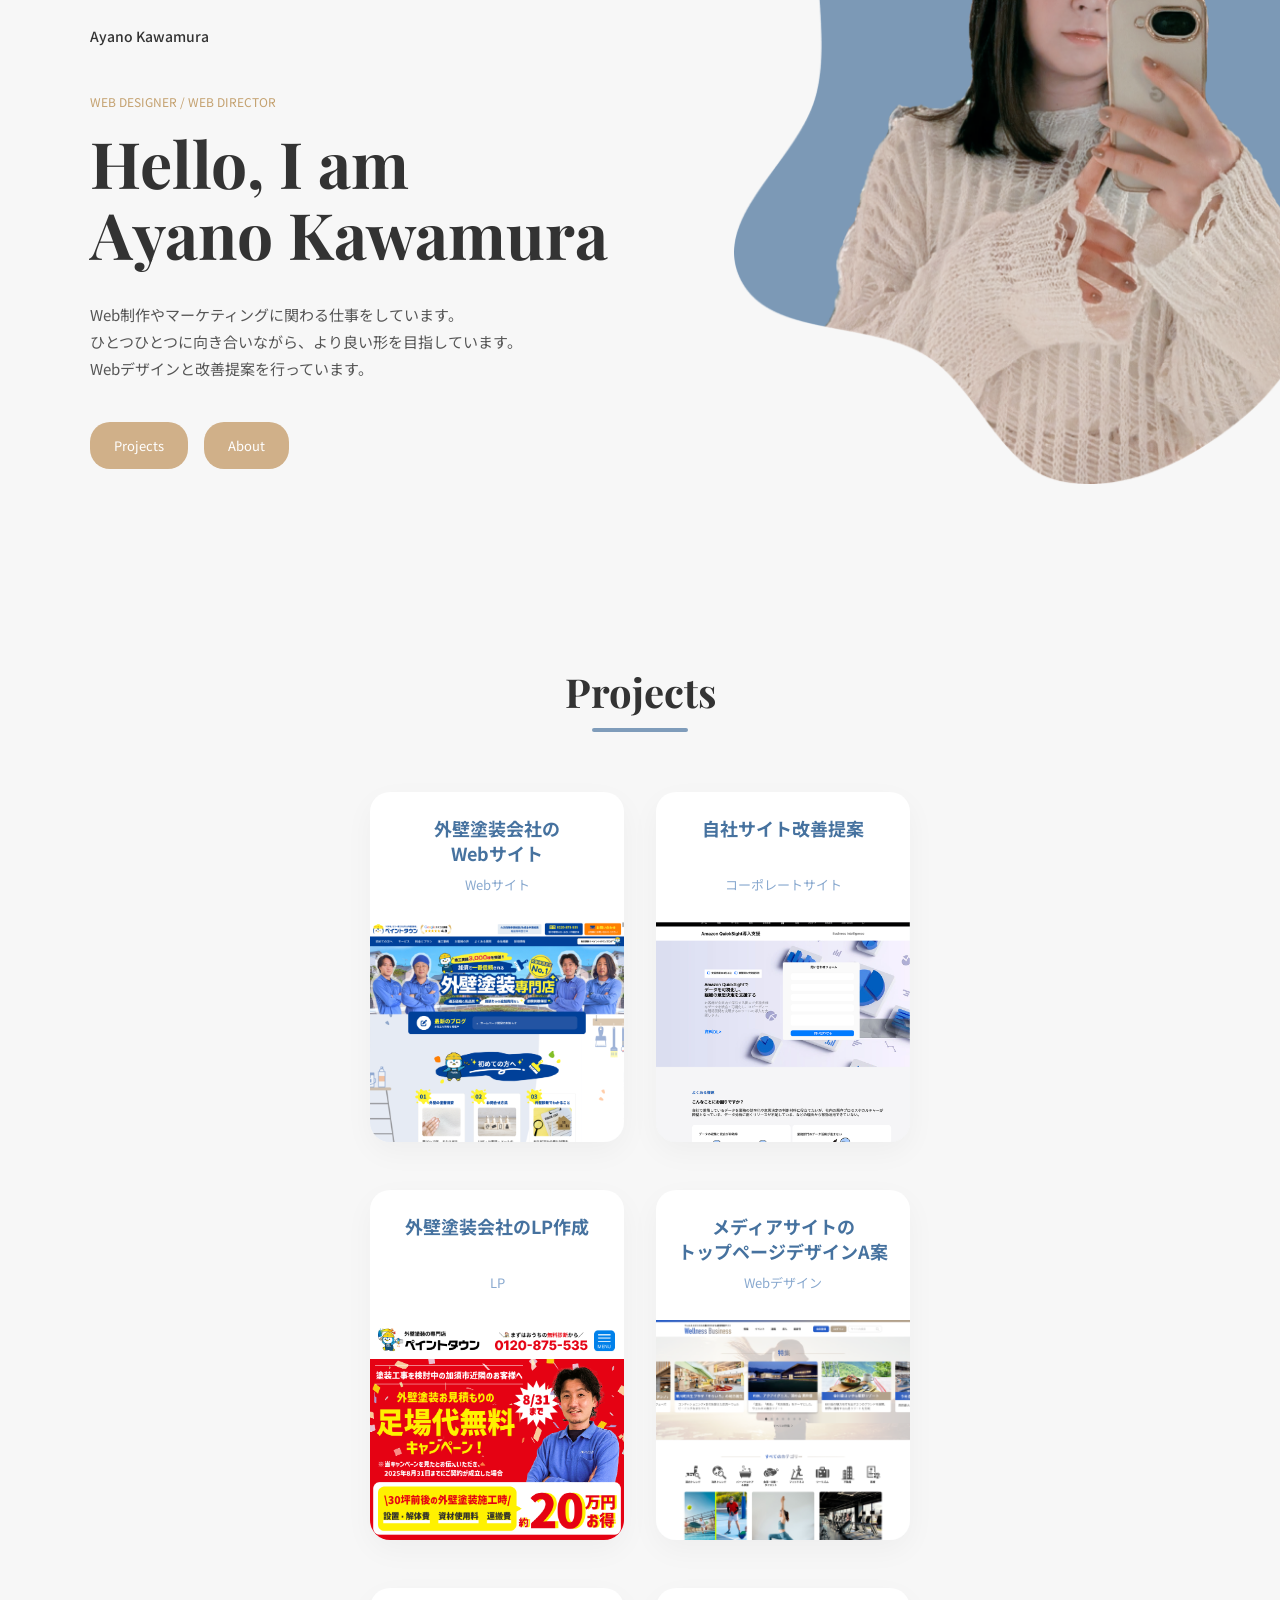
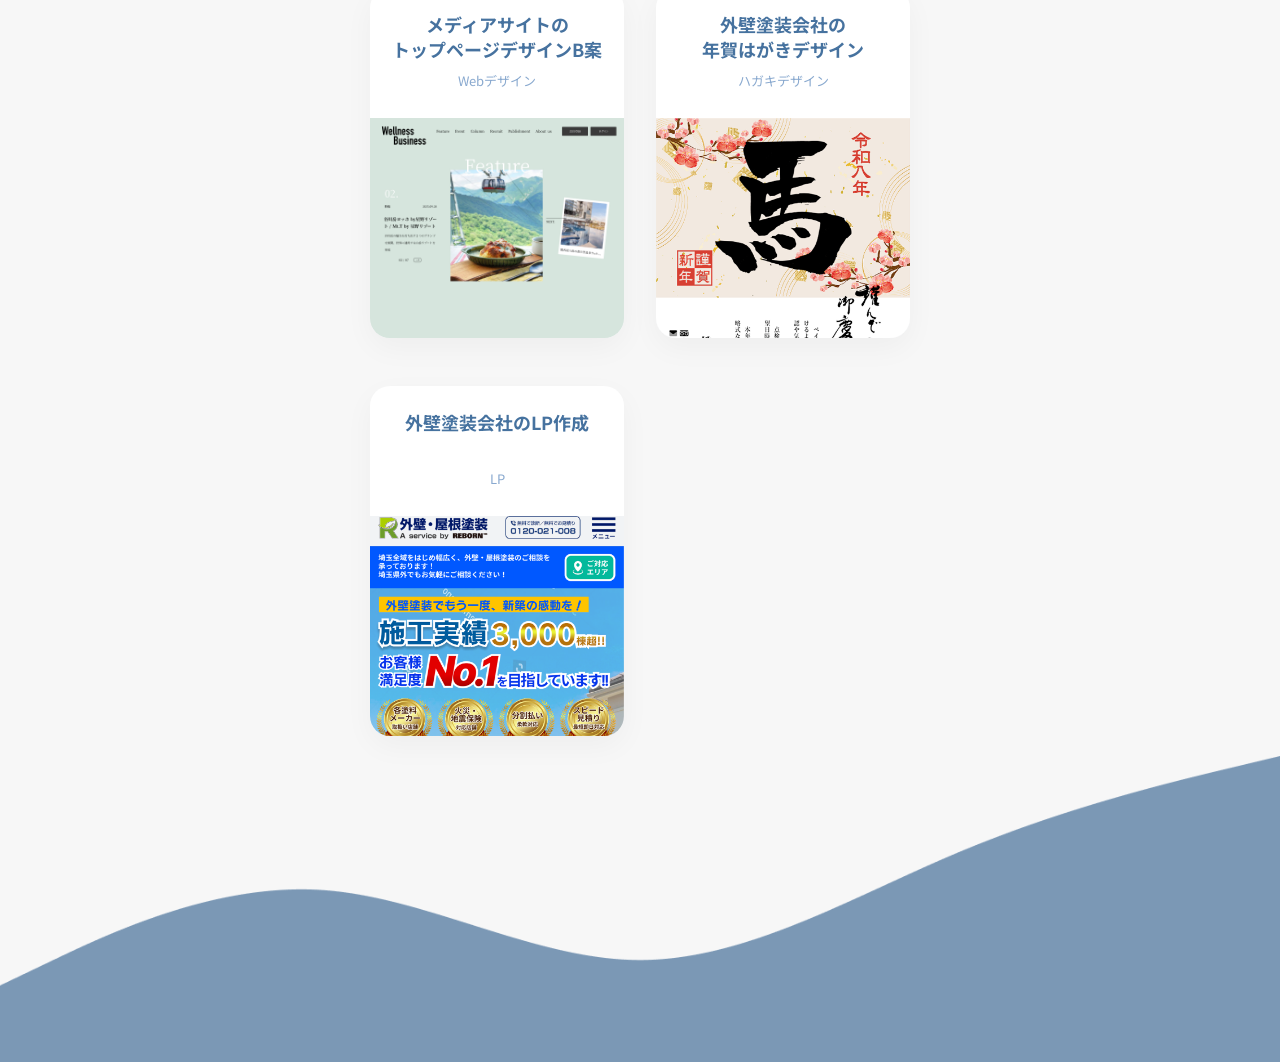
==== commit e48d4b76: "Adjust hero title spacing" ====
--- a/index.html
+++ b/index.html
@@ -35,7 +35,7 @@
             <div class="hero-inner">
 
                 <div class="hero-text">
-                    <p class="hero-sub">WEB DESIGNER/WEB DIRECTOR</p>
+                    <p class="hero-sub">WEB DESIGNER / WEB DIRECTOR</p>
 
                     <h2 class="hero-title">
                         Hello, I am<br>
